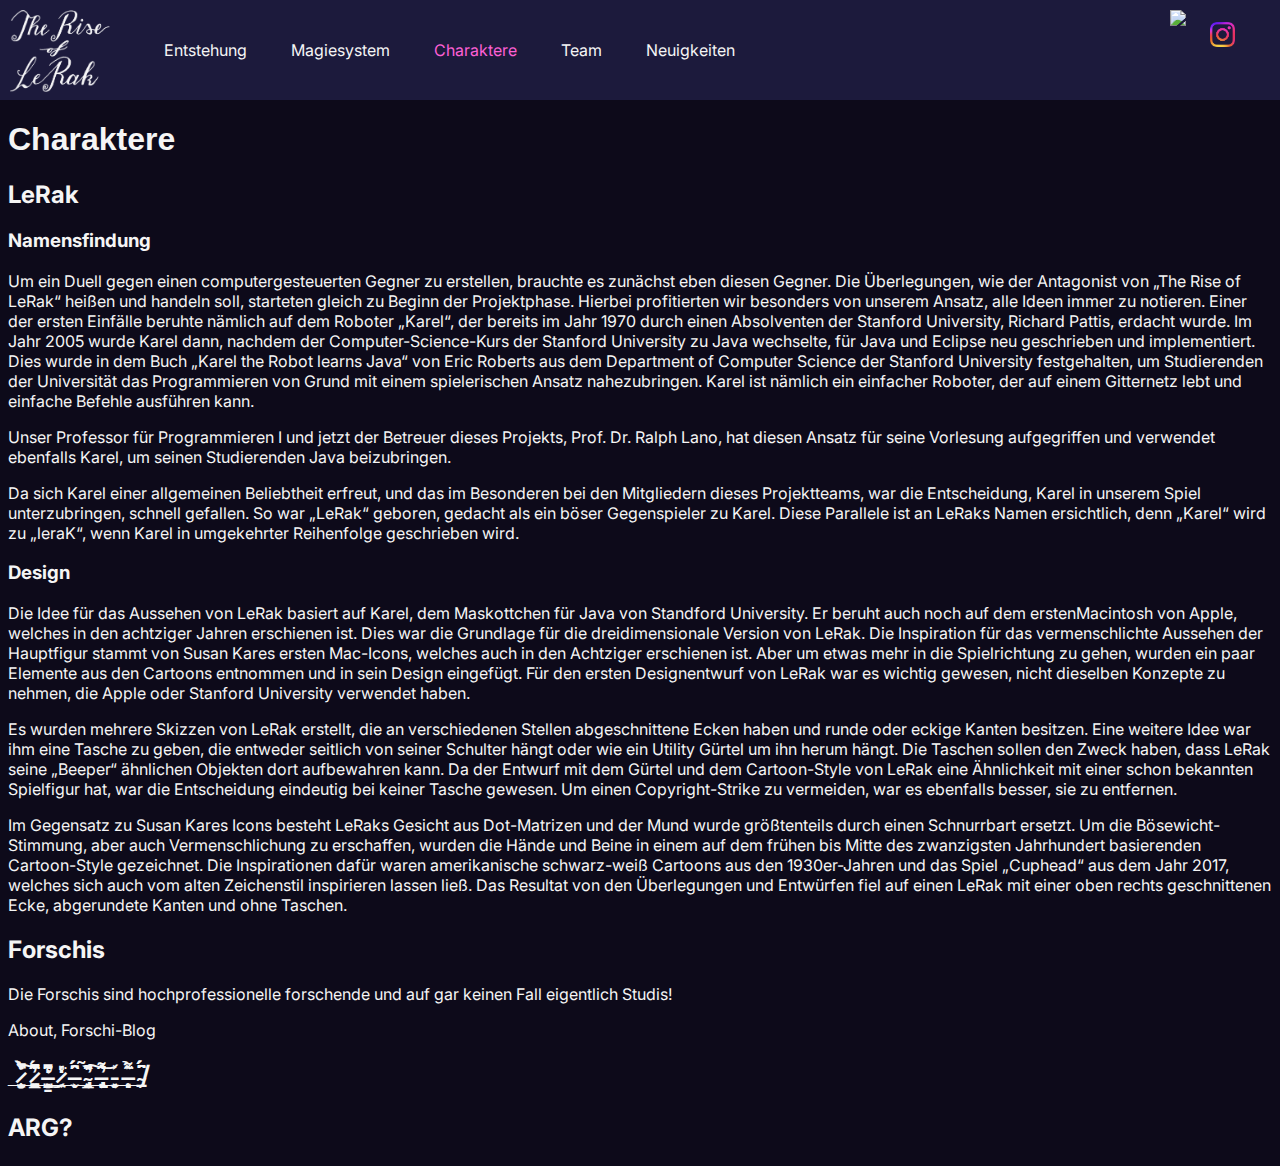
==== characters.html @ 314912c9 "Added first content" ====
<!DOCTYPE html>

<html>
  <head>
    <title>The Rise of LeRak</title>
    <meta charset="UTF-8">
    <link rel="icon" type="image/x-icon" href="ci/Icon_LeRak_Done.png">
    <link rel="stylesheet" type="text/css" href="main.css">
    <link rel="stylesheet" href="https://fonts.googleapis.com/css?family=Inter|Inter&effect=fire|neon|outline|emboss|shadow-multiple|Philosopher|Philosopher&effect=fire|neon|outline|emboss|shadow-multiple">
    <script src="https://code.jquery.com/jquery-3.2.0.min.js"></script>
  </head>
  <body>
    <script src="script.js"></script>

    <ul id = "navigation_bar">
      <li><a href = "index.html"><img class="logo" src="ci/Logo_Weiss.png" width="100"></img></a></li>
      <li><a class = "navigation_link" href = "development.html">Entstehung</a></li>
      <li><a class = "navigation_link" href = "magic.html">Magiesystem</a></li>
      <li><a class = "navigation_link selected_tab" href = "characters.html">Charaktere</a></li>
      <li><a class = "navigation_link" href = "team.html">Team</a></li>
      <li><a class = "navigation_link" href = "news.html">Neuigkeiten</a></li>
      <li><img class="instagram-logo" src="ci/Instagram_Glyph_Gradient.png" width="25"></img></li>
      <li><a target="_blank" rel="noopener noreferrer" href = "https://www.instagram.com/theriseoflerak"><img class="lerak" src="ci/LeRak.png" width="100"></img></a></li>
    </ul>
    
    <h1>Charaktere</h1>
    
    <h2>LeRak</h2> 
        <h3>Namensfindung</h3>
        <p>Um ein Duell gegen einen computergesteuerten Gegner zu erstellen, brauchte es zun&auml;chst eben diesen Gegner. 
            Die &Uuml;berlegungen, wie der Antagonist von &bdquo;The Rise of LeRak&ldquo; hei&szlig;en und handeln soll, 
            starteten gleich zu Beginn der Projektphase. 
            Hierbei profitierten wir besonders von unserem Ansatz, alle Ideen immer zu notieren. 
            Einer der ersten Einf&auml;lle beruhte n&auml;mlich auf dem Roboter &bdquo;Karel&ldquo;, 
            der bereits im Jahr 1970 durch einen Absolventen der Stanford University, Richard Pattis, erdacht wurde. 
            Im Jahr 2005 wurde Karel dann, nachdem der Computer-Science-Kurs der Stanford University zu Java wechselte, 
            f&uuml;r Java und Eclipse neu geschrieben und implementiert. 
            Dies wurde in dem Buch &bdquo;Karel the Robot learns Java&ldquo; von Eric Roberts 
            aus dem Department of Computer Science der Stanford University festgehalten, 
            um Studierenden der Universit&auml;t das Programmieren von Grund mit einem spielerischen Ansatz nahezubringen. 
            Karel ist n&auml;mlich ein einfacher Roboter, der auf einem Gitternetz lebt und einfache Befehle ausf&uuml;hren kann.</p>

        <p>Unser Professor f&uuml;r Programmieren I und jetzt der Betreuer dieses Projekts, Prof. Dr. Ralph Lano, 
            hat diesen Ansatz f&uuml;r seine Vorlesung aufgegriffen und verwendet ebenfalls Karel, 
            um seinen Studierenden Java beizubringen.</p>

        <p>Da sich Karel einer allgemeinen Beliebtheit erfreut, und das im Besonderen bei den Mitgliedern dieses Projektteams, 
            war die Entscheidung, Karel in unserem Spiel unterzubringen, schnell gefallen. So war &bdquo;LeRak&ldquo;
             geboren, gedacht als ein b&ouml;ser Gegenspieler zu Karel. Diese Parallele ist an LeRaks Namen ersichtlich, 
             denn &bdquo;Karel&ldquo; wird zu &bdquo;leraK&ldquo;, wenn Karel in umgekehrter Reihenfolge geschrieben wird.</p>

        <h3>Design</h3>
        <p>Die Idee f&uuml;r das Aussehen von LeRak basiert auf Karel, dem Maskottchen f&uuml;r Java von Standford University. 
            Er beruht auch noch auf dem erstenMacintosh von Apple, welches in den achtziger Jahren erschienen ist. 
            Dies war die Grundlage f&uuml;r die dreidimensionale Version von LeRak. 
            Die Inspiration f&uuml;r das vermenschlichte Aussehen der Hauptfigur stammt von Susan Kares ersten Mac-Icons, 
            welches auch in den Achtziger erschienen ist. Aber um etwas mehr in die Spielrichtung zu gehen,
            wurden ein paar Elemente aus den Cartoons entnommen und in sein Design eingef&uuml;gt. 
            F&uuml;r den ersten Designentwurf von LeRak war es wichtig gewesen, nicht dieselben Konzepte zu nehmen, 
            die Apple oder Stanford University verwendet haben.</p>
            
        <p>Es wurden mehrere Skizzen von LeRak erstellt, die an verschiedenen Stellen abgeschnittene Ecken haben 
            und runde oder eckige Kanten besitzen. Eine weitere Idee war ihm eine Tasche zu geben, 
            die entweder seitlich von seiner Schulter h&auml;ngt oder wie ein Utility G&uuml;rtel um ihn herum h&auml;ngt. 
            Die Taschen sollen den Zweck haben, dass LeRak seine &#8222;Beeper&ldquo; &auml;hnlichen Objekten dort aufbewahren kann. 
            Da der Entwurf mit dem G&uuml;rtel und dem Cartoon-Style von LeRak eine &Auml;hnlichkeit 
            mit einer schon bekannten Spielfigur hat, war die Entscheidung eindeutig bei keiner Tasche gewesen. 
            Um einen Copyright-Strike zu vermeiden, war es ebenfalls besser, sie zu entfernen.</p>

        <p>Im Gegensatz zu Susan Kares Icons besteht LeRaks Gesicht aus Dot-Matrizen 
            und der Mund wurde gr&ouml;&szlig;tenteils durch einen Schnurrbart ersetzt. Um die B&ouml;sewicht-Stimmung, 
            aber auch Vermenschlichung zu erschaffen, wurden die H&auml;nde und Beine in einem auf dem fr&uuml;hen 
            bis Mitte des zwanzigsten Jahrhundert basierenden Cartoon-Style gezeichnet. 
            Die Inspirationen daf&uuml;r waren amerikanische schwarz-wei&szlig; Cartoons 
            aus den 1930er-Jahren und das Spiel &#8222;Cuphead&ldquo; aus dem Jahr 2017, 
            welches sich auch vom alten Zeichenstil inspirieren lassen lie&szlig;. 
            Das Resultat von den &Uuml;berlegungen und Entw&uuml;rfen fiel auf einen LeRak mit einer oben rechts geschnittenen Ecke, 
            abgerundete Kanten und ohne Taschen.</p>

    <h2>Forschis</h2> 
        <p>Die Forschis sind hochprofessionelle forschende und auf gar keinen Fall eigentlich Studis!</p>
        <p>About, Forschi-Blog</p>
    <h2>_̷̧̨̫͎̫̝̯̝̬̾̀̌̉̽̚͠_̷̪͍̬͇͈̼̘͆̓̋́̌͆͘_̶̛̭̳̱̟̭͈̗̺̝̒͆͊͂͜_̷̯̲̼̒̎͘_̶͕̬̑̂̈́̈́_̴̡̜̩͈͓͇̼͙̱̄͂͗̃͗͑̎̏̕͠ͅ_̶̢̢̙̟̖̥͌̂̕͝_̵̲̫͎̣̜͓̗͐_̶̨͈̟͌̽̉͘_̴̗̱̠̄̈́̈́/<h2> 
        <p>ARG?</p>
  </body>
</html>
---- main.css ----
:root {
    --darkest-blue: #0d0a1a;
    --dark-blue: #1c1a3c;
    --blurple: #5429F2;
    --purple: #8429B5;
    --magenta: #C410EE;
    --hot-pink: #F81EFD;
    --bubblegum: #FD60D6;
    --warm-pink: #E93F7B;
    --red: #E31845;
    --ochre: #C74D2C;
    --golden: #EBA445;
}
html {
    background-color: var(--darkest-blue);
}


* {
    font-family: "Inter", sans-serif;
    color: whitesmoke;
}
h1 {
    font-family: "Philosopher", sans-serif;
}

.logo {
    position: absolute;
    left: 0px;
    top: 0px;
    padding: 10px;
}
.lerak {
    position: absolute;
    right: 0px;
    top: 0px;
    padding: 10px;
}
.instagram-logo {
    position: absolute;
    right: 35px;
    top: 12px;
    padding: 10px;
}
.lerak:hover {
    opacity: 60%;
    -webkit-transition: .2s;
    transition: .2s;
}
#navigation_bar li {
    display: inline-block;
}
#navigation_bar {
    margin-left: -8px;
    margin-right: -8px;
    margin-top: -8px;
    height: 100px;
    background-color: var(--dark-blue);
    list-style-type: none;
}
.navigation_link {
    display: block;
    position: relative;
    text-decoration: none;
    left: 100px;
    width: fit-content;
    top: 20px;
    text-align: center;
    padding: 20px;
    margin: 0px;
}
.navigation_link:hover {
    color: var(--bubblegum);
    -webkit-transition: .2s;
    transition: .2s;
}
.navigation_link:active {
    color: var(--bubblegum);
}
.selected_tab {
    color: var(--bubblegum);
}


#gallery {    
    line-height: 0;       
     -webkit-column-count: 5;    
     -webkit-column-gap: 0px;    
     -moz-column-count: 5;
     -moz-column-gap: 0px;
      column-count: 5;    
      column-gap: 0px;    

      display:inline-block;    
      margin-right: auto;    
      margin-left: auto;  
}  
#gallery img {    
    width: 100% !important;    
    height: auto !important;  
}  

@media (max-width: 1000px) {
    #gallery {
    -moz-column-count:    3;
    -webkit-column-count: 3;
    column-count:         3;
    } 
}  
@media (max-width: 800px) {
    #gallery {
    -moz-column-count:    2;
    -webkit-column-count: 2;
    column-count:         2;
    }
}  
@media (max-width: 400px) {
    #gallery {
    -moz-column-count:    1;
    -webkit-column-count: 1;
     column-count:        1;
    }
}

.void {
    position: relative;
    width: 100%;
    left:0px;
    bottom: 600px;
    margin-bottom: -1000px;
}

.wishlist-lerak {
    position: fixed;
    bottom: 20px;
    right: 20px;
}

#footer {
    position: relative;
    height: 20px;
    bottom: 30px;
}
.secret_link {
    opacity: 0;
    float: right;
}
.secret_link:hover {
    opacity: 0.5;
    -webkit-transition: .2s;
    transition: .2s;
}
.extra_secret_link:hover {
    opacity: 0.1 !important;
}
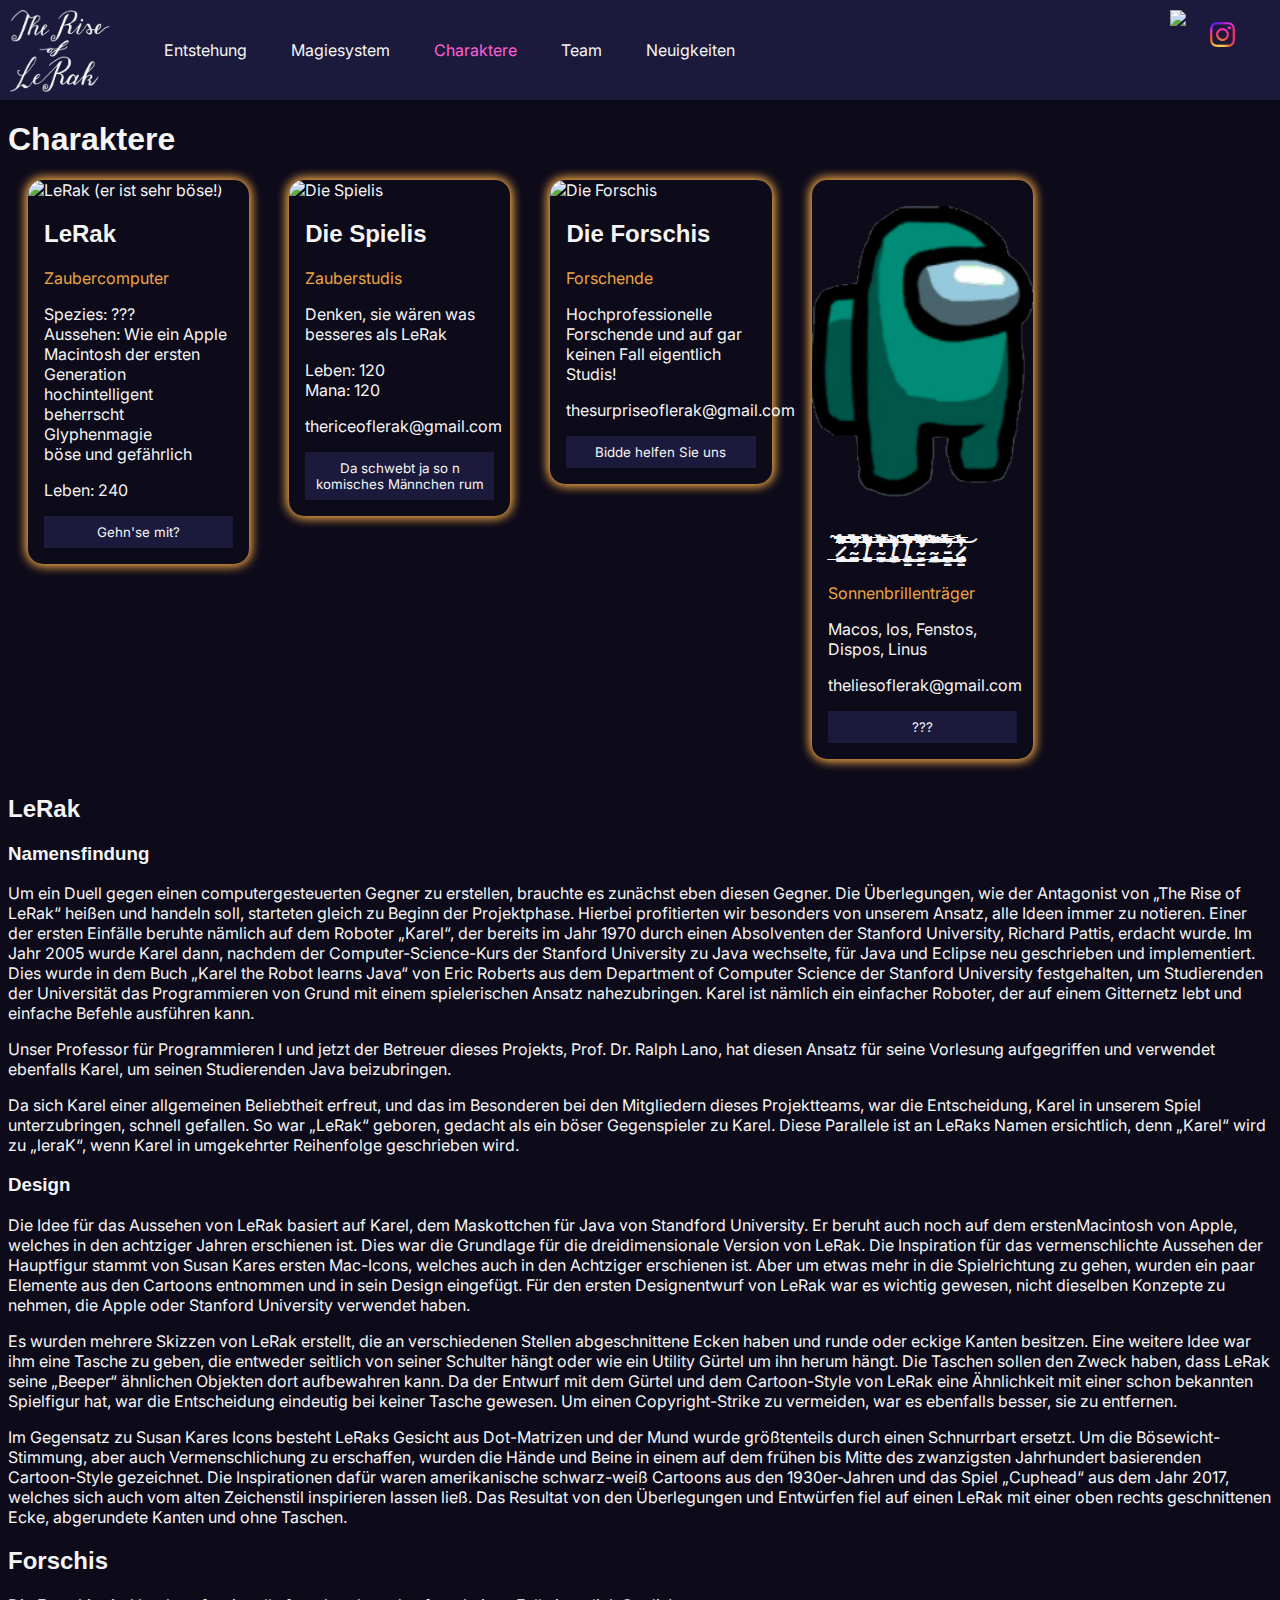
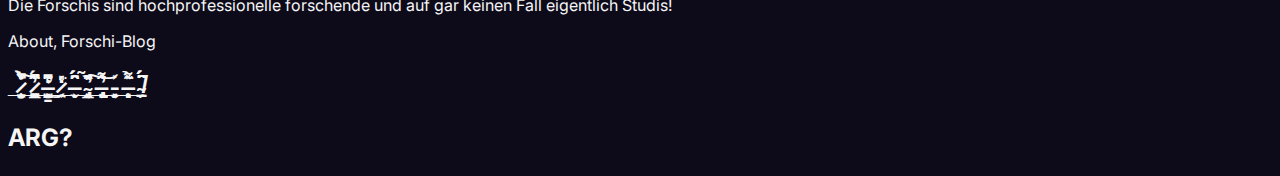
==== commit 9118eaaa: "Added css to Characters page, updated Characters page, updated Main page and News page with current " ====
--- a/characters.html
+++ b/characters.html
@@ -6,11 +6,11 @@
     <meta charset="UTF-8">
     <link rel="icon" type="image/x-icon" href="ci/Icon_LeRak_Done.png">
     <link rel="stylesheet" type="text/css" href="main.css">
+    <link rel="stylesheet" type="text/css" href="characters.css">
     <link rel="stylesheet" href="https://fonts.googleapis.com/css?family=Inter|Inter&effect=fire|neon|outline|emboss|shadow-multiple|Philosopher|Philosopher&effect=fire|neon|outline|emboss|shadow-multiple">
     <script src="https://code.jquery.com/jquery-3.2.0.min.js"></script>
   </head>
   <body>
-    <script src="script.js"></script>
 
     <ul id = "navigation_bar">
       <li><a href = "index.html"><img class="logo" src="ci/Logo_Weiss.png" width="100"></img></a></li>
@@ -20,11 +20,84 @@
       <li><a class = "navigation_link" href = "team.html">Team</a></li>
       <li><a class = "navigation_link" href = "news.html">Neuigkeiten</a></li>
       <li><img class="instagram-logo" src="ci/Instagram_Glyph_Gradient.png" width="25"></img></li>
-      <li><a target="_blank" rel="noopener noreferrer" href = "https://www.instagram.com/theriseoflerak"><img class="lerak" src="ci/LeRak.png" width="100"></img></a></li>
+      <li><a target="_blank" rel="noopener noreferrer" href = "https://www.instagram.com/theriseoflerak"><img class="lerak-button" src="ci/LeRak.png" width="100"></img></a></li>
     </ul>
     
     <h1>Charaktere</h1>
     
+    <div class="row">
+      
+      <div class="column">
+        <div class="card lerak">
+          <img class="team-img" src="ci/LeRak.png" alt="LeRak (er ist sehr b&ouml;se!)" style="width:100%">
+          <div class="container">
+            <h2>LeRak</h2>
+            <p class="title">Zaubercomputer</p>
+            <p>Spezies: ???</br>
+              Aussehen: Wie ein Apple Macintosh der ersten Generation</br>
+              hochintelligent</br>
+              beherrscht Glyphenmagie</br>
+              b&ouml;se und gef&auml;hrlich
+            </p>
+            <p>Leben: 240</p>
+            <p><button class="button" id="sounds/Vine_boom.mp3">Gehn'se mit?</button></p>
+          </div>
+        </div>
+      </div>
+    
+      <div class="column">
+        <div class="card spielis">
+          <img class="team-img" src="img/pressematerial_2024.png" alt="Die Spielis" style="width:100%">
+          <div class="container">
+            <h2>Die Spielis</h2>
+            <p class="title">Zauberstudis</p>
+            
+            <p>Denken, sie w&auml;ren was besseres als LeRak<br>
+              
+              
+            </p>
+            <p>Leben: 120</br>
+              Mana: 120</p>
+            <p>thericeoflerak@gmail.com</p>
+            <p><button class="button">Da schwebt ja so n komisches M&auml;nnchen rum</button></p>
+          </div>
+        </div>
+      </div>
+
+      <div class="column">
+        <div class="card forschis">
+          <img class="team-img" src="img/DSC2333.JPG" alt="Die Forschis" style="width:100%">
+          <div class="container">
+            <h2>Die Forschis</h2>
+            <p class="title">Forschende</p>
+            <p> Hochprofessionelle Forschende und auf gar keinen Fall eigentlich Studis!
+            </p>
+            <p>thesurpriseoflerak@gmail.com</p>
+            <p><button class="button">Bidde helfen Sie uns</button></p>
+          </div>
+        </div>
+      </div>
+
+      <div class="column">
+        <div class="card entwickler">
+          <img class="team-img" src="team/dispos.png" alt="_̷̧̨̫͎̫̝̯̝̬̾̀̌̉̽̚͠_̷̪͍̬͇͈̼̘͆̓̋́̌͆͘_̶̛̭̳̱̟̭͈̗̺̝̒͆͊͂͜_̷̯̲̼̒̎͘_̶͕̬̑̂̈́̈́_̴̡̜̩͈͓͇̼͙̱̄͂͗̃͗͑̎̏̕͠ͅ_̶̢̢̙̟̖̥͌̂̕͝_̵̲̫͎̣̜͓̗͐_̶̨͈̟͌̽̉͘_̴̗̱̠̄̈́̈́/" style="width:100%">
+          <div class="container">
+            <h2>_̷̢̨̫̖̠̯͉͙̖̬̦̺͒͋̿̐̎̿̈́̈́͒̋̈́̃̅͆̋̐̎͜͜͝͝_̴̛̙̰̪̫̰̅͊̀̀̆̿̐͌̊́͌͋͐͑́͝_̸͚͓̞̪̩̦̦̫͎̄́̓͋̊̓̐͐̀͋͌̎̓̀̅̇̔͌͌̏̌͐̈́̚͘̕͝_̴̨̪̙̙̝͊̂͌̄͒̒̈́͗̅̾̔̏̊̀̍̅̓͘͘͜͝͝͠ͅ_̸̧̢̡̡̨̛͚̯͕̼̺̼̘̯̲̺͈̣̩͎̟̮̰̙̱̘͓͎̻͚͎̩̊̍̇̊͑͑͐̉̆̐̀̒̇͝ͅ_̸̨̧̢͙̖̥̩̠̭̼̳̞̬͖̼͉̱̗̦͕͌̀̇͊̔͌̿̈́̓̂̉͂̃̌̊̈́̅̃̎̂̃̌͗̈͋͗̈͒̅̈́͜͠ͅ_̴̛̗͍̦̳͖̓̽͊̓͗̀̾͊͋̋̾̅̽̄̀͂͂̐̿̂̈́̅̋̕̕͝͠_̴̢̨͉̘̙̣͉̜͎͚͇̗̩̱͕͎̟̫͖̼̖̫̘̬̞͚̤̰͛̋̉̌͋͐̌͐͂̅̌̃̂͌̋̀͌͘͜͜͠͠͠͝_̵̨̧̛͕̹͖̰̱̦̮͉̲͕̙̬̫͚̺͍̻̝̯̮̩̪̠͍̺̳̫̠̟̪̫̬̫̼̈́̑͆͛͊̀͐̿́̈́̀͛͘͘͜͜͝_̷̡̧̟̹̮̺̤͖̯̜͙͕̪̣͉͕̠̖̻͔͖̙͍̤͉̯̱̳̰̈́͐̊̾͗̋̉̋̅̓̇͘͝</h2>
+            <p class="title">Sonnenbrillentr&auml;ger</p>
+            <p> Macos, Ios, Fenstos, Dispos, Linus
+            </p>
+            <p>theliesoflerak@gmail.com</p>
+            <p><button class="button">???</button></p>
+          </div>
+        </div>
+      </div>
+
+
+      <!--D̵̛̮̯̜̐̅͒͐͆̋̔̉̈́̍͘͝i̵̛̜̻̮͊͛̀̂̉̀̎̑̇͒͘͝e̵̡̡̧̺͇̙̖̩̱͔̹͎͐͐̇̈́͌̈́͋͗̃̎͊̉̃̊͠͝ ̷̡̜͈̣̝͕̼͔̘̣͍̩͓̱͈͂̍̔̃̑̓͆͑̊̏̿͛̎̓̀͑̃̃̿̚̚͜͝͝͝Ȩ̶̛̜̫̭̝͙̻̼͖̩̣̪̠͖͍̯̱͉̭͍̙̠̩͉̌̊͒̃̒̋͂̍̈́̔̊͒̌̉́́̀̊͊̕̚͝͝ͅn̷̢̡͖͍̖̤̗̖̞̱̮̘͔͎̱͖̤̤͚̉̌̾̓̔̉̍̏̏͋̋͂͗̇̏͒̋͂͐̿͆̚̕͜͠͠ţ̸̡̞̞͕̙̯̖̪̤͉̺̠̝͚̫̺̗̙̰̊̈́̐̍͊̎͆̚͜w̴̧̠̫̻͚̻̦̿̓̅̊̌̉́̅͘͝i̷̪̞̪͉͆͆̍̋͂̔̈̃̆̀͠͝͠c̶̨̥̭̭̪̳̼͉̜̬̥̭̻̩̦̦̝̈̓̾͗́̈́̔̑̿̄̀̕͜͝͠͝ķ̵̛̘̝̰͕̳͍̹̬͉͚͓̣̪̒̽̈́̈́͆̉̓̕ͅl̴͎̻͍̭͔͈̺̹̮̗͓̣͉͔̫̱̽͜͜ȇ̴̺̙̦̝̠͍̜͓̰͈̱̟̜̰̗͔̻̗͖̦̣̲̇͜͠r̸̨̛̛͔̼͇̺̭̣͕̘͉͇̺̝̙̗̱̮̟̗͉̤͑̏̽͌̊͛́̂̈͝͝ͅ-->
+    
+    </div>
+
+
     <h2>LeRak</h2> 
         <h3>Namensfindung</h3>
         <p>Um ein Duell gegen einen computergesteuerten Gegner zu erstellen, brauchte es zun&auml;chst eben diesen Gegner. 
@@ -82,5 +155,7 @@
         <p>About, Forschi-Blog</p>
     <h2>_̷̧̨̫͎̫̝̯̝̬̾̀̌̉̽̚͠_̷̪͍̬͇͈̼̘͆̓̋́̌͆͘_̶̛̭̳̱̟̭͈̗̺̝̒͆͊͂͜_̷̯̲̼̒̎͘_̶͕̬̑̂̈́̈́_̴̡̜̩͈͓͇̼͙̱̄͂͗̃͗͑̎̏̕͠ͅ_̶̢̢̙̟̖̥͌̂̕͝_̵̲̫͎̣̜͓̗͐_̶̨͈̟͌̽̉͘_̴̗̱̠̄̈́̈́/<h2> 
         <p>ARG?</p>
+        
+    <script src="script.js"></script>
   </body>
 </html>--- a/main.css
+++ b/main.css
@@ -20,7 +20,7 @@
     font-family: "Inter", sans-serif;
     color: whitesmoke;
 }
-h1 {
+h1, h2, h3{
     font-family: "Philosopher", sans-serif;
 }
 
@@ -30,7 +30,7 @@
     top: 0px;
     padding: 10px;
 }
-.lerak {
+.lerak-button {
     position: absolute;
     right: 0px;
     top: 0px;
@@ -42,7 +42,7 @@
     top: 12px;
     padding: 10px;
 }
-.lerak:hover {
+.lerak-button:hover {
     opacity: 60%;
     -webkit-transition: .2s;
     transition: .2s;
@@ -130,6 +130,13 @@
     margin-bottom: -1000px;
 }
 
+.news-background {
+    position: absolute;
+    width: 100%;
+    margin-top: 300px;
+    margin-left: -8px;
+}
+
 .wishlist-lerak {
     position: fixed;
     bottom: 20px;
--- a/characters.css
+++ b/characters.css
@@ -0,0 +1,76 @@
+:root {
+    --darkest-blue: #0d0a1a;
+    --dark-blue: #1c1a3c;
+    --blurple: #5429F2;
+    --purple: #8429B5;
+    --magenta: #C410EE;
+    --hot-pink: #F81EFD;
+    --bubblegum: #FD60D6;
+    --warm-pink: #E93F7B;
+    --red: #E31845;
+    --ochre: #C74D2C;
+    --golden: #EBA445;
+}
+/* Three columns side by side */
+ .column {
+    float: left;
+    width: 17.5%;
+    margin-bottom: 16px;
+    padding: 0 20px;
+  }
+  
+  /* Display the columns below each other instead of side by side on small screens */
+  @media screen and (max-width: 650px) {
+    .column {
+      width: 100%;
+      display: block;
+    }
+  }
+  
+  /* Add some shadows to create a card effect */
+  .card {
+    border-radius: 15px;
+    box-shadow: 1px 1px 12px 0 var(--golden), -1px -1px 12px 0 var(--golden);
+  }
+
+  .team-img {
+    border-radius: 15px 15px 0px 0px;
+  }
+  
+  /* Some left and right padding inside the container */
+  .container {
+    padding: 0 16px;
+  }
+  
+  /* Clear floats */
+  .container::after, .row::after {
+    content: "";
+    clear: both;
+    display: table;
+  }
+  
+  .title {
+    color: var(--golden);
+  }
+  
+  .button {
+    border: none;
+    outline: 0;
+    display: inline-block;
+    padding: 8px;
+    background-color: var(--dark-blue);
+    text-align: center;
+    cursor: pointer;
+    width: 100%;
+    -webkit-transition: .2s;
+    transition: .2s;
+  }
+  
+  .button:hover {
+    background-color: var(--golden);
+    color: var(--darkest-blue);
+  } 
+  .button:active {
+    background-color: var(--bubblegum);
+    color: var(--darkest-blue);
+  } 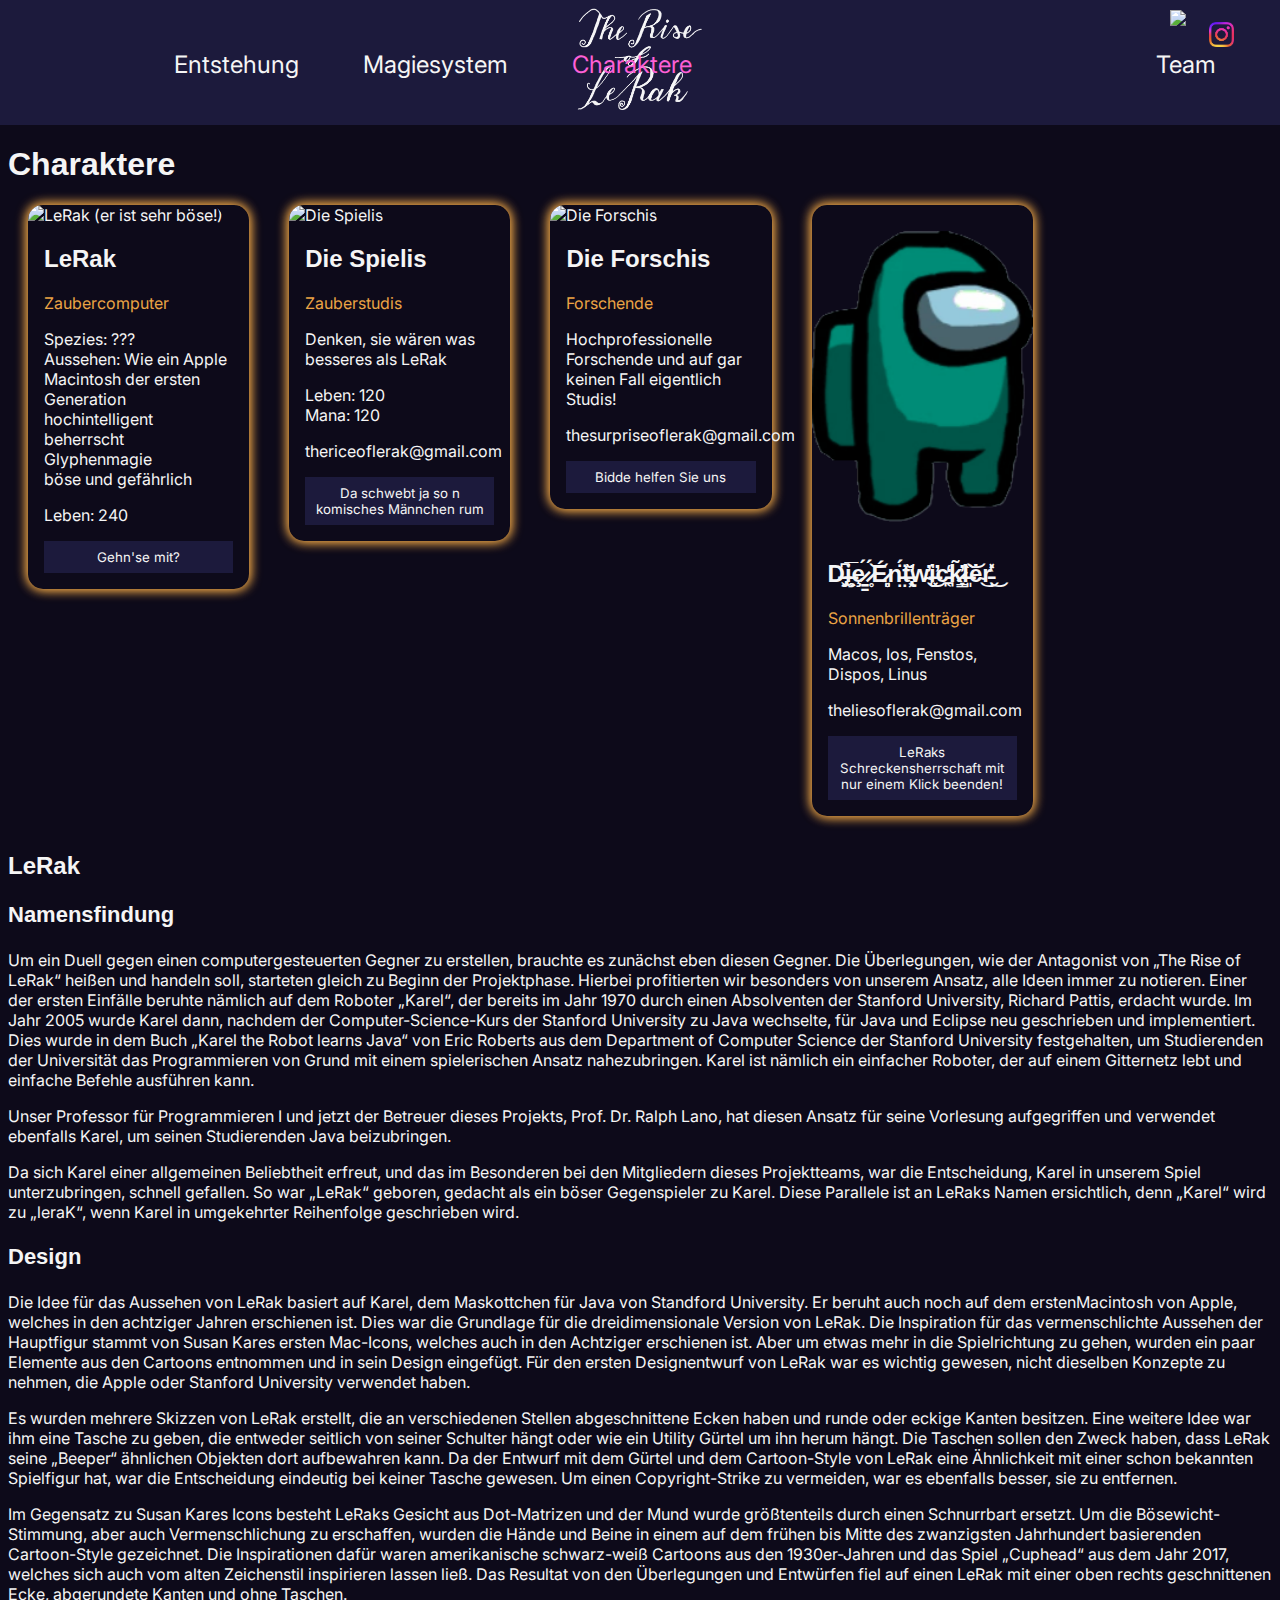
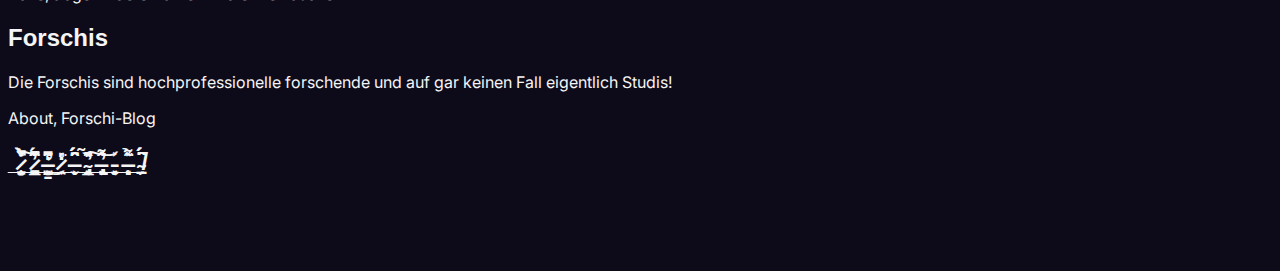
==== commit a84b9ff4: "Added timeline structure to development page, added new sounds, added css file to development page, " ====
--- a/characters.html
+++ b/characters.html
@@ -13,12 +13,13 @@
   <body>
 
     <ul id = "navigation_bar">
-      <li><a href = "index.html"><img class="logo" src="ci/Logo_Weiss.png" width="100"></img></a></li>
-      <li><a class = "navigation_link" href = "development.html">Entstehung</a></li>
-      <li><a class = "navigation_link" href = "magic.html">Magiesystem</a></li>
-      <li><a class = "navigation_link selected_tab" href = "characters.html">Charaktere</a></li>
-      <li><a class = "navigation_link" href = "team.html">Team</a></li>
-      <li><a class = "navigation_link" href = "news.html">Neuigkeiten</a></li>
+      <li><a href = "index.html"><img class="logo" src="ci/Logo_Weiss.png" width="125" ></img></a></li>
+      <li><a class = "navigation_link navigation_link_left" href = "development.html">Entstehung</a></li>
+      <li><a class = "navigation_link navigation_link_left" href = "magic.html">Magiesystem</a></li>
+      <li><a class = "navigation_link navigation_link_left selected_tab" href = "characters.html">Charaktere</a></li>
+      <li><a class = "navigation_link navigation_link_right" href = "team.html">Team</a></li>
+      <li><a class = "navigation_link navigation_link_right" href = "news.html">Neuigkeiten</a></li>
+      <li><a class = "navigation_link navigation_link_right" href = "wide.html">SurpRise</a></li>
       <li><img class="instagram-logo" src="ci/Instagram_Glyph_Gradient.png" width="25"></img></li>
       <li><a target="_blank" rel="noopener noreferrer" href = "https://www.instagram.com/theriseoflerak"><img class="lerak-button" src="ci/LeRak.png" width="100"></img></a></li>
     </ul>
@@ -82,18 +83,22 @@
         <div class="card entwickler">
           <img class="team-img" src="team/dispos.png" alt="_̷̧̨̫͎̫̝̯̝̬̾̀̌̉̽̚͠_̷̪͍̬͇͈̼̘͆̓̋́̌͆͘_̶̛̭̳̱̟̭͈̗̺̝̒͆͊͂͜_̷̯̲̼̒̎͘_̶͕̬̑̂̈́̈́_̴̡̜̩͈͓͇̼͙̱̄͂͗̃͗͑̎̏̕͠ͅ_̶̢̢̙̟̖̥͌̂̕͝_̵̲̫͎̣̜͓̗͐_̶̨͈̟͌̽̉͘_̴̗̱̠̄̈́̈́/" style="width:100%">
           <div class="container">
-            <h2>_̷̢̨̫̖̠̯͉͙̖̬̦̺͒͋̿̐̎̿̈́̈́͒̋̈́̃̅͆̋̐̎͜͜͝͝_̴̛̙̰̪̫̰̅͊̀̀̆̿̐͌̊́͌͋͐͑́͝_̸͚͓̞̪̩̦̦̫͎̄́̓͋̊̓̐͐̀͋͌̎̓̀̅̇̔͌͌̏̌͐̈́̚͘̕͝_̴̨̪̙̙̝͊̂͌̄͒̒̈́͗̅̾̔̏̊̀̍̅̓͘͘͜͝͝͠ͅ_̸̧̢̡̡̨̛͚̯͕̼̺̼̘̯̲̺͈̣̩͎̟̮̰̙̱̘͓͎̻͚͎̩̊̍̇̊͑͑͐̉̆̐̀̒̇͝ͅ_̸̨̧̢͙̖̥̩̠̭̼̳̞̬͖̼͉̱̗̦͕͌̀̇͊̔͌̿̈́̓̂̉͂̃̌̊̈́̅̃̎̂̃̌͗̈͋͗̈͒̅̈́͜͠ͅ_̴̛̗͍̦̳͖̓̽͊̓͗̀̾͊͋̋̾̅̽̄̀͂͂̐̿̂̈́̅̋̕̕͝͠_̴̢̨͉̘̙̣͉̜͎͚͇̗̩̱͕͎̟̫͖̼̖̫̘̬̞͚̤̰͛̋̉̌͋͐̌͐͂̅̌̃̂͌̋̀͌͘͜͜͠͠͠͝_̵̨̧̛͕̹͖̰̱̦̮͉̲͕̙̬̫͚̺͍̻̝̯̮̩̪̠͍̺̳̫̠̟̪̫̬̫̼̈́̑͆͛͊̀͐̿́̈́̀͛͘͘͜͜͝_̷̡̧̟̹̮̺̤͖̯̜͙͕̪̣͉͕̠̖̻͔͖̙͍̤͉̯̱̳̰̈́͐̊̾͗̋̉̋̅̓̇͘͝</h2>
+            <h2>D̶̡͖͆i̶̧̼̅̅ȩ̷̳́ ̷̥́͝É̷͈̥n̵̤̈́t̶̢̹̆̕w̴̓͘͜į̶͓̕c̵͔̪̒k̷͇̞̃̓l̶͈̏͝ė̴͜r̵̩̔̽͜</h2>
             <p class="title">Sonnenbrillentr&auml;ger</p>
             <p> Macos, Ios, Fenstos, Dispos, Linus
             </p>
             <p>theliesoflerak@gmail.com</p>
-            <p><button class="button">???</button></p>
+            <p><button class="button">LeRaks Schreckensherrschaft mit nur einem Klick beenden!</button></p>
           </div>
         </div>
       </div>
 
 
       <!--D̵̛̮̯̜̐̅͒͐͆̋̔̉̈́̍͘͝i̵̛̜̻̮͊͛̀̂̉̀̎̑̇͒͘͝e̵̡̡̧̺͇̙̖̩̱͔̹͎͐͐̇̈́͌̈́͋͗̃̎͊̉̃̊͠͝ ̷̡̜͈̣̝͕̼͔̘̣͍̩͓̱͈͂̍̔̃̑̓͆͑̊̏̿͛̎̓̀͑̃̃̿̚̚͜͝͝͝Ȩ̶̛̜̫̭̝͙̻̼͖̩̣̪̠͖͍̯̱͉̭͍̙̠̩͉̌̊͒̃̒̋͂̍̈́̔̊͒̌̉́́̀̊͊̕̚͝͝ͅn̷̢̡͖͍̖̤̗̖̞̱̮̘͔͎̱͖̤̤͚̉̌̾̓̔̉̍̏̏͋̋͂͗̇̏͒̋͂͐̿͆̚̕͜͠͠ţ̸̡̞̞͕̙̯̖̪̤͉̺̠̝͚̫̺̗̙̰̊̈́̐̍͊̎͆̚͜w̴̧̠̫̻͚̻̦̿̓̅̊̌̉́̅͘͝i̷̪̞̪͉͆͆̍̋͂̔̈̃̆̀͠͝͠c̶̨̥̭̭̪̳̼͉̜̬̥̭̻̩̦̦̝̈̓̾͗́̈́̔̑̿̄̀̕͜͝͠͝ķ̵̛̘̝̰͕̳͍̹̬͉͚͓̣̪̒̽̈́̈́͆̉̓̕ͅl̴͎̻͍̭͔͈̺̹̮̗͓̣͉͔̫̱̽͜͜ȇ̴̺̙̦̝̠͍̜͓̰͈̱̟̜̰̗͔̻̗͖̦̣̲̇͜͠r̸̨̛̛͔̼͇̺̭̣͕̘͉͇̺̝̙̗̱̮̟̗͉̤͑̏̽͌̊͛́̂̈͝͝ͅ-->
+
+
+
+      <!--_̷̢̨̫̖̠̯͉͙̖̬̦̺͒͋̿̐̎̿̈́̈́͒̋̈́̃̅͆̋̐̎͜͜͝͝_̴̛̙̰̪̫̰̅͊̀̀̆̿̐͌̊́͌͋͐͑́͝_̸͚͓̞̪̩̦̦̫͎̄́̓͋̊̓̐͐̀͋͌̎̓̀̅̇̔͌͌̏̌͐̈́̚͘̕͝_̴̨̪̙̙̝͊̂͌̄͒̒̈́͗̅̾̔̏̊̀̍̅̓͘͘͜͝͝͠ͅ_̸̧̢̡̡̨̛͚̯͕̼̺̼̘̯̲̺͈̣̩͎̟̮̰̙̱̘͓͎̻͚͎̩̊̍̇̊͑͑͐̉̆̐̀̒̇͝ͅ_̸̨̧̢͙̖̥̩̠̭̼̳̞̬͖̼͉̱̗̦͕͌̀̇͊̔͌̿̈́̓̂̉͂̃̌̊̈́̅̃̎̂̃̌͗̈͋͗̈͒̅̈́͜͠ͅ_̴̛̗͍̦̳͖̓̽͊̓͗̀̾͊͋̋̾̅̽̄̀͂͂̐̿̂̈́̅̋̕̕͝͠_̴̢̨͉̘̙̣͉̜͎͚͇̗̩̱͕͎̟̫͖̼̖̫̘̬̞͚̤̰͛̋̉̌͋͐̌͐͂̅̌̃̂͌̋̀͌͘͜͜͠͠͠͝_̵̨̧̛͕̹͖̰̱̦̮͉̲͕̙̬̫͚̺͍̻̝̯̮̩̪̠͍̺̳̫̠̟̪̫̬̫̼̈́̑͆͛͊̀͐̿́̈́̀͛͘͘͜͜͝_̷̡̧̟̹̮̺̤͖̯̜͙͕̪̣͉͕̠̖̻͔͖̙͍̤͉̯̱̳̰̈́͐̊̾͗̋̉̋̅̓̇͘͝-->
     
     </div>
 
@@ -154,7 +159,8 @@
         <p>Die Forschis sind hochprofessionelle forschende und auf gar keinen Fall eigentlich Studis!</p>
         <p>About, Forschi-Blog</p>
     <h2>_̷̧̨̫͎̫̝̯̝̬̾̀̌̉̽̚͠_̷̪͍̬͇͈̼̘͆̓̋́̌͆͘_̶̛̭̳̱̟̭͈̗̺̝̒͆͊͂͜_̷̯̲̼̒̎͘_̶͕̬̑̂̈́̈́_̴̡̜̩͈͓͇̼͙̱̄͂͗̃͗͑̎̏̕͠ͅ_̶̢̢̙̟̖̥͌̂̕͝_̵̲̫͎̣̜͓̗͐_̶̨͈̟͌̽̉͘_̴̗̱̠̄̈́̈́/<h2> 
-        <p>ARG?</p>
+    </br>
+    </br>
         
     <script src="script.js"></script>
   </body>
--- a/main.css
+++ b/main.css
@@ -20,14 +20,26 @@
     font-family: "Inter", sans-serif;
     color: whitesmoke;
 }
-h1, h2, h3{
+h1 {
     font-family: "Philosopher", sans-serif;
 }
+h2 {
+    font-family: "Philosopher", sans-serif;
+}
+h3 {
+    font-family: "Philosopher", sans-serif;
+    font-size: 22px;
+}
+
+.centered {
+    text-align: center;
+}
 
 .logo {
     position: absolute;
-    left: 0px;
-    top: 0px;
+    top: 7%;
+    left: 50%;
+    transform: translate(-50%, -53%);
     padding: 10px;
 }
 .lerak-button {
@@ -38,7 +50,7 @@
 }
 .instagram-logo {
     position: absolute;
-    right: 35px;
+    right: 36px;
     top: 12px;
     padding: 10px;
 }
@@ -54,11 +66,11 @@
     margin-left: -8px;
     margin-right: -8px;
     margin-top: -8px;
-    height: 100px;
+    height: 125px;
     background-color: var(--dark-blue);
     list-style-type: none;
 }
-.navigation_link {
+.navigation_link_left {
     display: block;
     position: relative;
     text-decoration: none;
@@ -66,9 +78,24 @@
     width: fit-content;
     top: 20px;
     text-align: center;
-    padding: 20px;
+    padding: 30px;
     margin: 0px;
-}
+    font-size: 24px;
+}
+
+.navigation_link_right {
+    display: block;
+    position: relative;
+    text-decoration: none;
+    left: 500px;
+    width: fit-content;
+    top: 20px;
+    text-align: center;
+    padding: 30px;
+    margin: 0px;
+    font-size: 24px;
+}
+
 .navigation_link:hover {
     color: var(--bubblegum);
     -webkit-transition: .2s;
@@ -81,39 +108,73 @@
     color: var(--bubblegum);
 }
 
-
-#gallery {    
-    line-height: 0;       
-     -webkit-column-count: 5;    
-     -webkit-column-gap: 0px;    
+.rising:hover {
+  opacity: 80%;
+  -webkit-transition: .2s;
+  transition: .2s;
+ font-size: 24px;
+    font-weight: bold;
+    color: transparent;
+    background: linear-gradient(0deg, red, orange, yellow);
+    -webkit-background-clip: text;
+    background-clip: text;
+    animation: flicker 1s infinite alternate;
+    text-shadow: 0 0 5px #ff0000, 0 0 10px #ff0000, 0 0 15px #ff0000,
+                 0 0 20px #ff4500, 0 0 25px #ff4500, 0 0 30px #ff8c00,
+                 0 0 35px #ff8c00
+}
+
+  @keyframes flicker {
+                 0% {
+                     text-shadow: 0 0 5px #ff0000, 0 0 10px #ff0000, 0 0 15px #ff0000,
+                                  0 0 20px #ff4500, 0 0 25px #ff4500, 0 0 30px #ff8c00,
+                                  0 0 35px #ff8c00;
+                 }
+                 50% {
+                     text-shadow: 0 0 10px #ff4500, 0 0 15px #ff4500, 0 0 20px #ff4500,
+                                  0 0 25px #ff8c00, 0 0 30px #ff8c00, 0 0 35px #ffd700,
+                                  0 0 40px #ffd700;
+                 }
+                 100% {
+                     text-shadow: 0 0 15px #ff8c00, 0 0 20px #ff8c00, 0 0 25px #ff8c00,
+                                  0 0 30px #ffd700, 0 0 35px #ffd700, 0 0 40px #ffff00,
+                                  0 0 45px #ffff00;
+                 }
+             }
+
+
+#gallery {
+    line-height: 0;
+     -webkit-column-count: 5;
+     -webkit-column-gap: 0px;
      -moz-column-count: 5;
      -moz-column-gap: 0px;
-      column-count: 5;    
-      column-gap: 0px;    
-
-      display:inline-block;    
-      margin-right: auto;    
-      margin-left: auto;  
-}  
-#gallery img {    
-    width: 100% !important;    
-    height: auto !important;  
-}  
+      column-count: 5;
+      column-gap: 0px;
+
+      display:inline-block;
+      margin-right: auto;
+      margin-left: auto;
+}
+#gallery img {
+    width: 100% !important;
+    height: auto !important;
+}
 
 @media (max-width: 1000px) {
     #gallery {
     -moz-column-count:    3;
     -webkit-column-count: 3;
     column-count:         3;
-    } 
-}  
+    }
+}
 @media (max-width: 800px) {
     #gallery {
     -moz-column-count:    2;
     -webkit-column-count: 2;
     column-count:         2;
     }
-}  
+}
 @media (max-width: 400px) {
     #gallery {
     -moz-column-count:    1;
@@ -159,4 +220,4 @@
 }
 .extra_secret_link:hover {
     opacity: 0.1 !important;
-}+}
--- a/characters.css
+++ b/characters.css
@@ -2,14 +2,15 @@
     --darkest-blue: #0d0a1a;
     --dark-blue: #1c1a3c;
     --blurple: #5429F2;
-    --purple: #8429B5;
+    --malice-purple: #8429B5;
     --magenta: #C410EE;
     --hot-pink: #F81EFD;
     --bubblegum: #FD60D6;
     --warm-pink: #E93F7B;
-    --red: #E31845;
+    --attack-red: #E31845;
     --ochre: #C74D2C;
     --golden: #EBA445;
+    --protection-green: #19C887;
 }
 /* Three columns side by side */
  .column {
